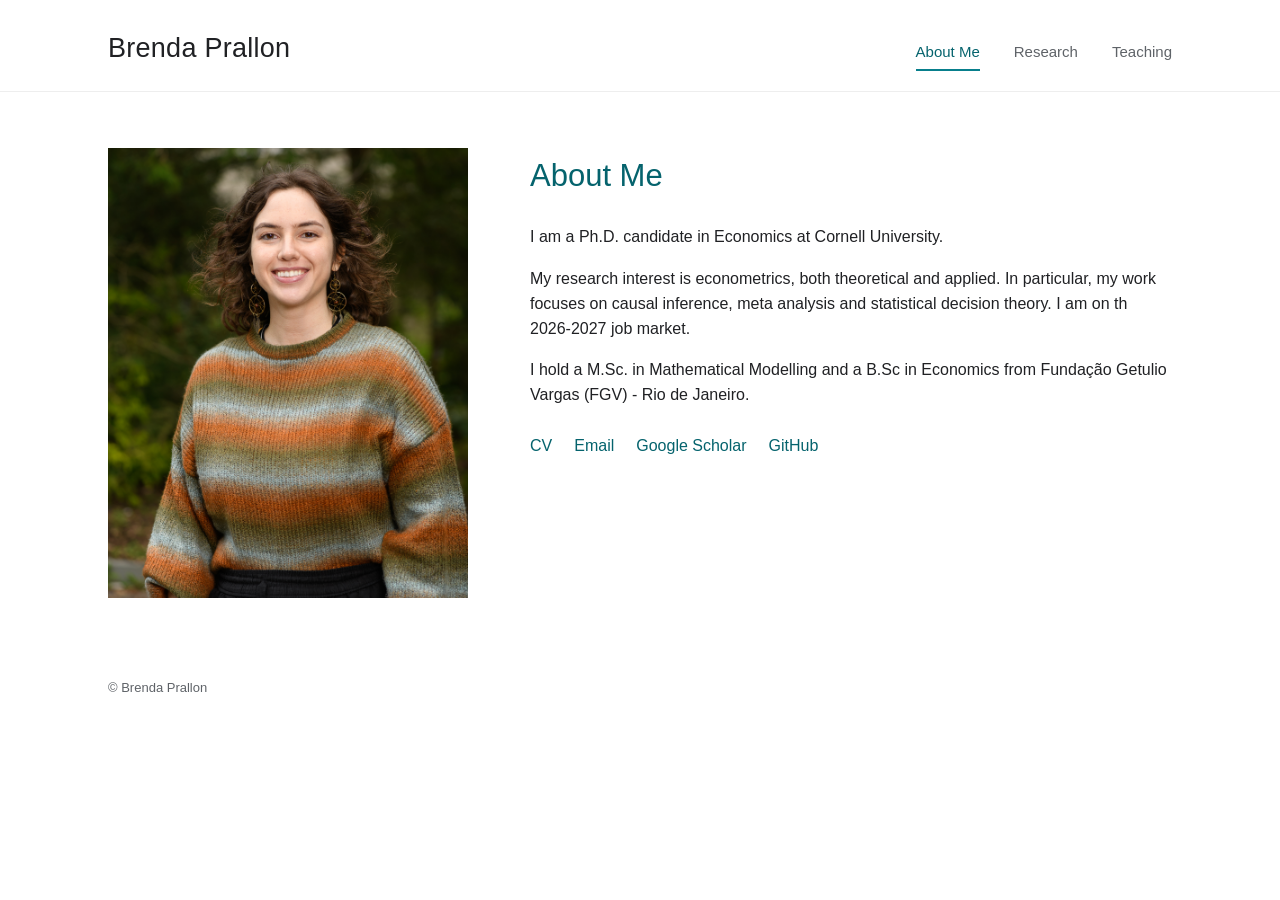
==== index.html @ ff00611c "Update index.html" ====
<!doctype html>
<html lang="en">
<head>
  <meta charset="utf-8">
  <meta name="viewport" content="width=device-width, initial-scale=1">
  <title>Brenda Prallon</title>
  <link rel="stylesheet" href="style.css">
</head>
<body>
<header class="site-header"><div class="header-inner">
  <a class="site-name" href="index.html">Brenda Prallon</a>
  <nav class="nav" aria-label="Primary">
    <a class="active" href="index.html">About Me</a><a href="research.html">Research</a><a href="teaching.html">Teaching</a>
  </nav>
</div></header>
<main>
  <section class="hero">
    <img class="profile-photo" src="profilepic2026.jpg" alt="Brenda Prallon" onerror="this.style.visibility='hidden'">
    <div class="hero-copy">
      <h1>About Me</h1>
      <p>I am a Ph.D. candidate in Economics at Cornell University.</p>
      <p>My research interest is econometrics, both theoretical and applied. In particular, my work focuses on causal inference, meta analysis and statistical decision theory.  I am on th 2026-2027 job market.</p>
      <p>I hold a M.Sc. in Mathematical Modelling and a B.Sc in Economics from Fundação Getulio Vargas (FGV) - Rio de Janeiro. </p>
      <div class="links">
        <a href="cv_prallon_2026.pdf">CV</a>
        <a href="mailto:bq45@cornell.edu">Email</a>
        <a href="#">Google Scholar</a>
        <a href="#">GitHub</a>
      </div>
    </div>
  </section>
</main>
<footer class="footer">© Brenda Prallon</footer>
</body></html>
---- style.css ----
:root {
  --teal: #087f8c;
  --teal-dark: #05636d;
  --ink: #202124;
  --muted: #5f6368;
  --line: #d8e6e8;
  --bg: #ffffff;
  --max: 1120px;
}
* { box-sizing: border-box; }
html { scroll-behavior: smooth; }
body { margin: 0; font-family: Arial, Helvetica, sans-serif; color: var(--ink); background: var(--bg); line-height: 1.55; }
a { color: var(--teal-dark); text-decoration: none; }
a:hover { text-decoration: underline; }
.site-header { border-bottom: 1px solid #eee; }
.header-inner { max-width: var(--max); margin: 0 auto; padding: 28px 28px 20px; display: flex; align-items: baseline; justify-content: space-between; gap: 28px; }
.site-name { font-size: 27px; font-weight: 500; letter-spacing: .01em; color: var(--ink); white-space: nowrap; }
.site-name:hover { text-decoration: none; }
.nav { display: flex; gap: 34px; font-size: 15px; }
.nav a { color: var(--muted); padding-bottom: 6px; border-bottom: 2px solid transparent; }
.nav a:hover { color: var(--teal); text-decoration: none; }
.nav a.active { color: var(--teal-dark); border-bottom-color: var(--teal); }
main { max-width: var(--max); margin: 0 auto; padding: 56px 28px 80px; }
.hero { display: grid; grid-template-columns: minmax(240px, 360px) 1fr; gap: 62px; align-items: start; }
.profile-photo { width: 100%; aspect-ratio: 4/5; object-fit: cover; background: #eef4f5; }
.hero-copy { padding-top: 4px; max-width: 650px; }
h1 { margin: 0 0 25px; font-size: 31px; font-weight: 500; color: var(--teal-dark); }
h2 { margin: 48px 0 22px; font-size: 24px; font-weight: 500; color: var(--teal-dark); }
h3 { margin: 0 0 5px; font-size: 17px; font-weight: 600; }
p { margin: 0 0 17px; }
.links { margin-top: 26px; display: flex; flex-wrap: wrap; gap: 10px 22px; }
.links a { font-weight: 500; }
.section-intro { max-width: 760px; margin-bottom: 42px; color: var(--muted); }
.paper, .course { max-width: 850px; margin-bottom: 34px; }
.paper-title { font-size: 17px; font-weight: 600; }
.meta { color: var(--muted); margin: 4px 0 8px; }
.paper-links { margin: 7px 0 10px; }
.paper-links a + a::before { content: " · "; color: var(--muted); }
details { margin-top: 8px; }
summary { color: var(--teal-dark); cursor: pointer; font-weight: 500; }
details p { margin-top: 10px; max-width: 820px; }
.divider { height: 1px; background: var(--line); margin: 38px 0; max-width: 850px; }
.footer { max-width: var(--max); margin: 0 auto; padding: 0 28px 40px; color: var(--muted); font-size: 13px; }
@media (max-width: 720px) {
  .header-inner { align-items: flex-start; flex-direction: column; padding-top: 22px; }
  .nav { gap: 22px; flex-wrap: wrap; }
  main { padding-top: 36px; }
  .hero { grid-template-columns: 1fr; gap: 32px; }
  .profile-photo { max-width: 360px; }
}
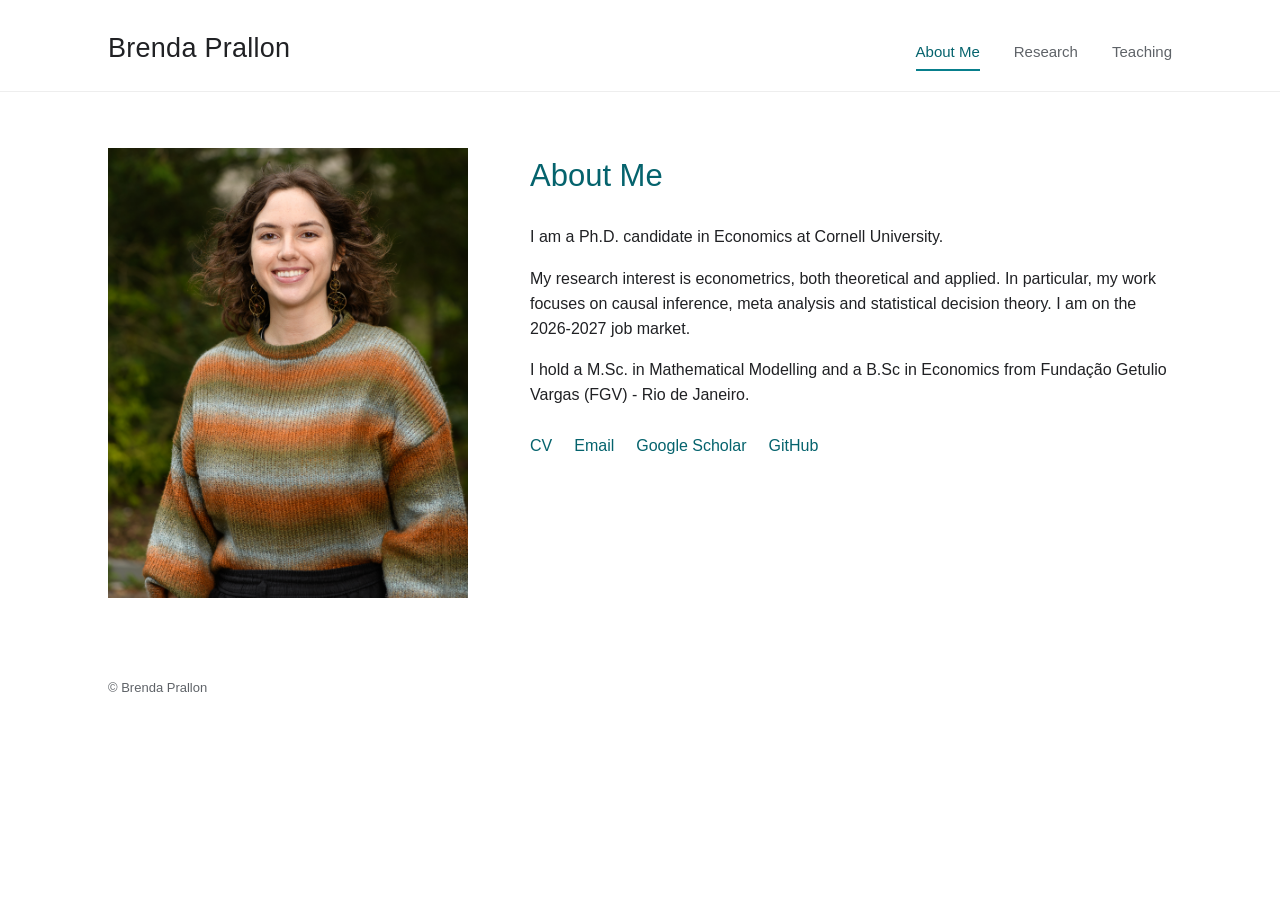
==== commit 38054f5c: "Update index.html" ====
--- a/index.html
+++ b/index.html
@@ -19,7 +19,7 @@
     <div class="hero-copy">
       <h1>About Me</h1>
       <p>I am a Ph.D. candidate in Economics at Cornell University.</p>
-      <p>My research interest is econometrics, both theoretical and applied. In particular, my work focuses on causal inference, meta analysis and statistical decision theory.  I am on th 2026-2027 job market.</p>
+      <p>My research interest is econometrics, both theoretical and applied. In particular, my work focuses on causal inference, meta analysis and statistical decision theory.  I am on the 2026-2027 job market.</p>
       <p>I hold a M.Sc. in Mathematical Modelling and a B.Sc in Economics from Fundação Getulio Vargas (FGV) - Rio de Janeiro. </p>
       <div class="links">
         <a href="cv_prallon_2026.pdf">CV</a>
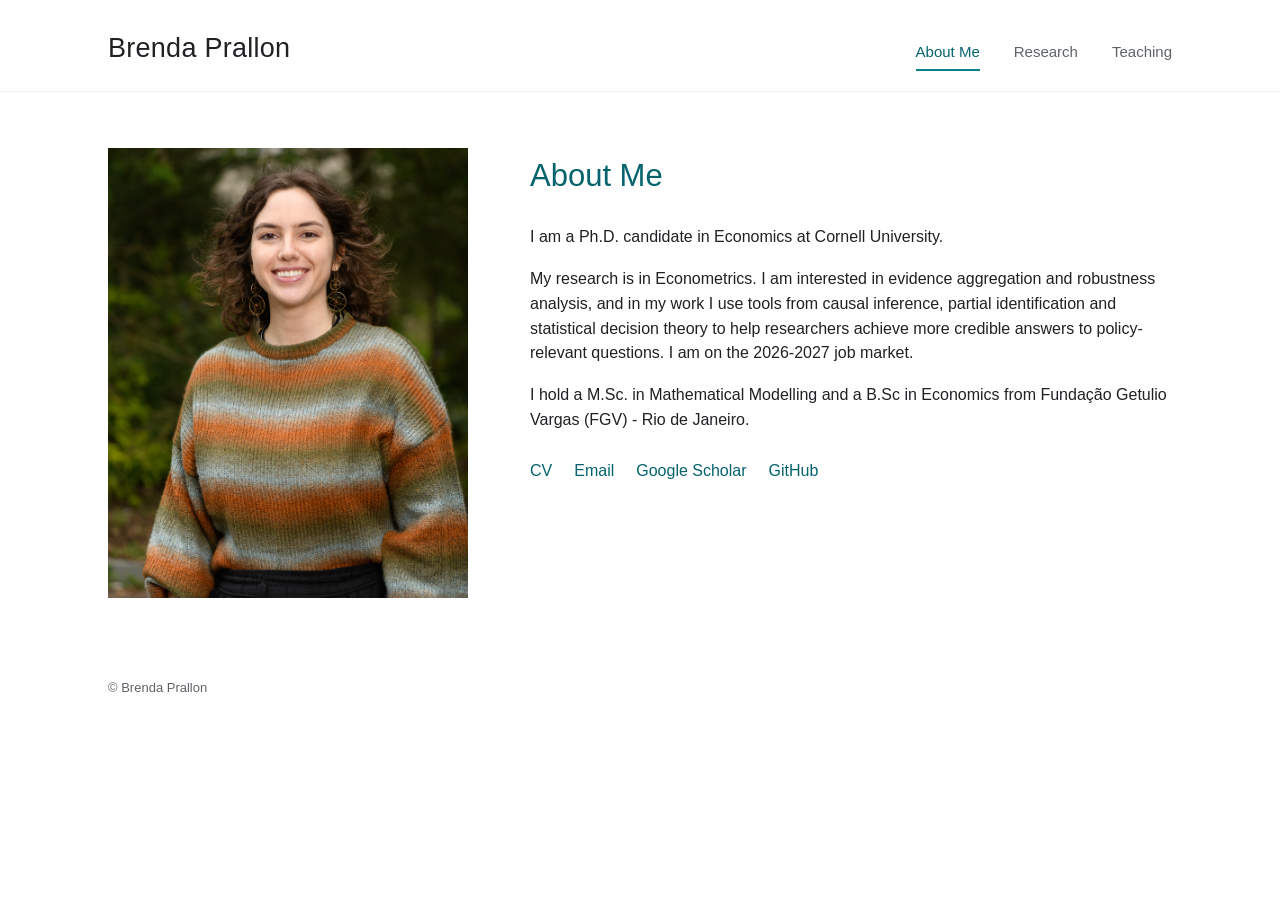
==== commit a5c540bd: "Update index.html" ====
--- a/index.html
+++ b/index.html
@@ -19,7 +19,7 @@
     <div class="hero-copy">
       <h1>About Me</h1>
       <p>I am a Ph.D. candidate in Economics at Cornell University.</p>
-      <p>My research interest is econometrics, both theoretical and applied. In particular, my work focuses on causal inference, meta analysis and statistical decision theory.  I am on the 2026-2027 job market.</p>
+      <p> My research is in Econometrics. I am interested in evidence aggregation and robustness analysis, and in my work I use tools from causal inference, partial identification and statistical decision theory to help researchers achieve more credible answers to policy-relevant questions.  I am on the 2026-2027 job market.</p>
       <p>I hold a M.Sc. in Mathematical Modelling and a B.Sc in Economics from Fundação Getulio Vargas (FGV) - Rio de Janeiro. </p>
       <div class="links">
         <a href="cv_prallon_2026.pdf">CV</a>
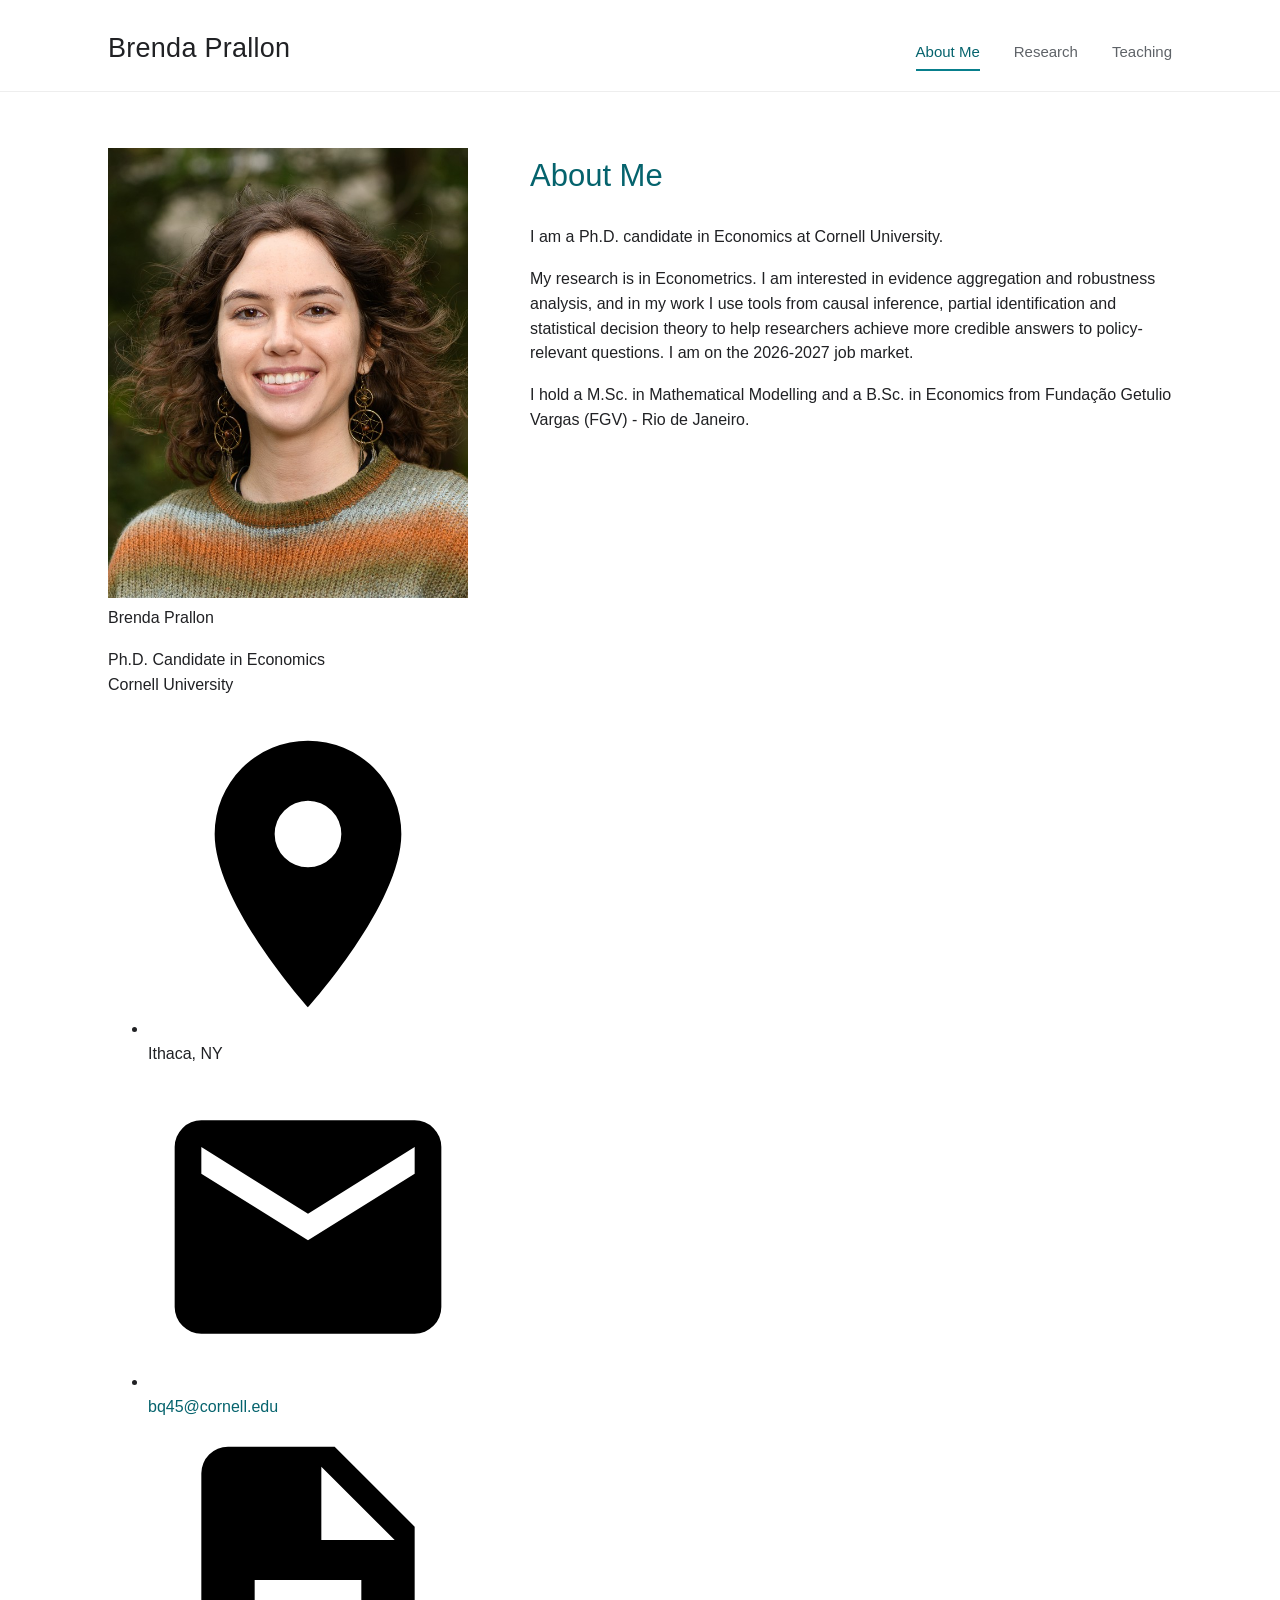
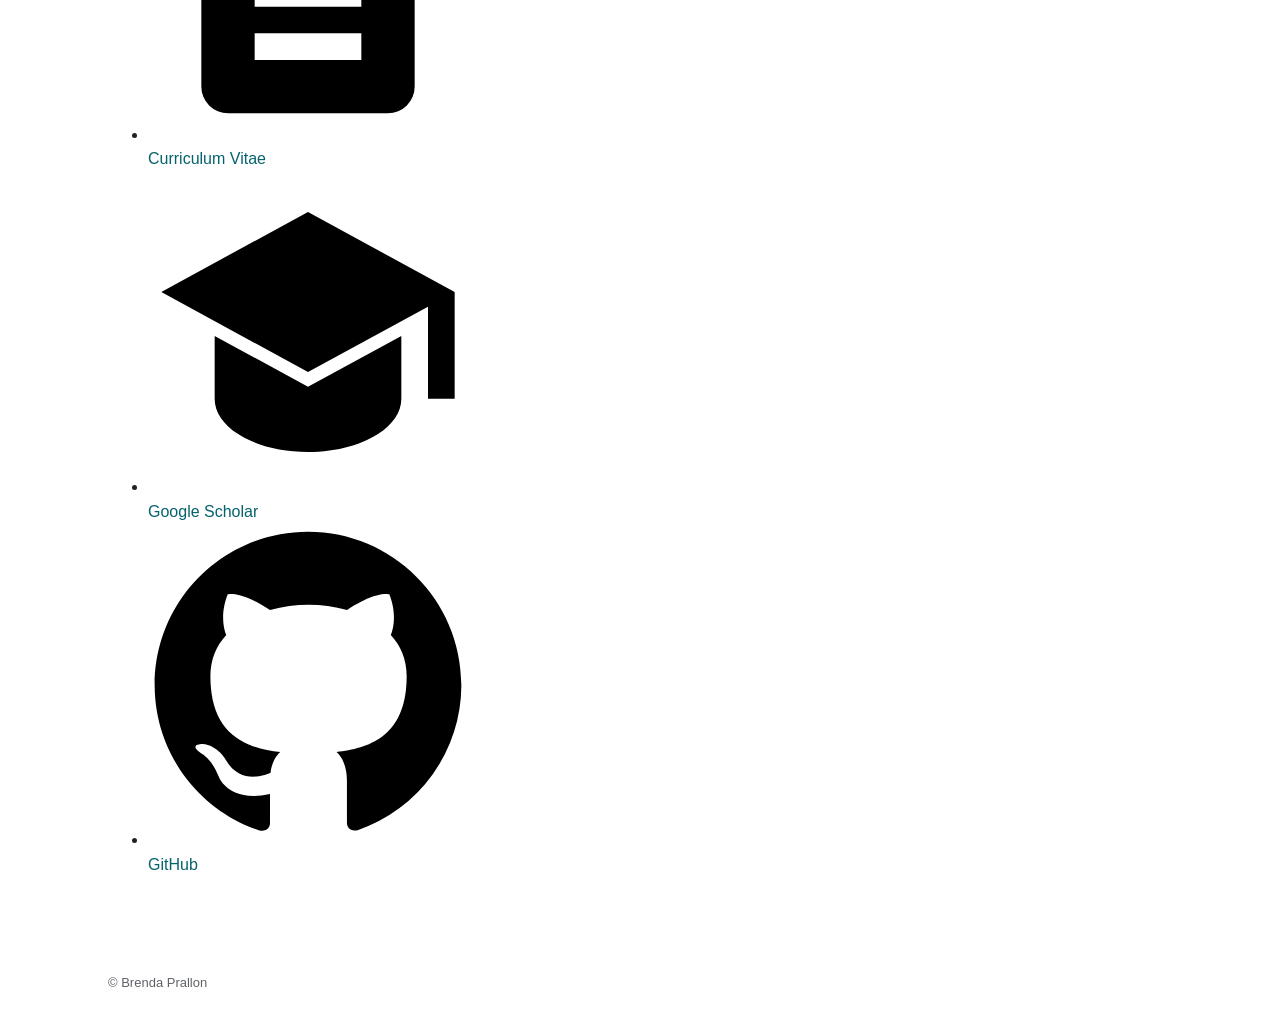
==== commit 940cd3e4: "Tighter square crop of profile photo Co-Authored-By: Claude Fable 5.1 <noreply@anthropic.com> Claude" ====
--- a/index.html
+++ b/index.html
@@ -15,18 +15,38 @@
 </div></header>
 <main>
   <section class="hero">
-    <img class="profile-photo" src="profilepic2026.jpg" alt="Brenda Prallon" onerror="this.style.visibility='hidden'">
+    <aside class="sidebar">
+      <img class="profile-photo" src="profilepic2026_square.jpg" alt="Brenda Prallon" onerror="this.style.visibility='hidden'">
+      <p class="sidebar-name">Brenda Prallon</p>
+      <p class="sidebar-role">Ph.D. Candidate in Economics<br>Cornell University</p>
+      <ul class="contact">
+        <li>
+          <svg viewBox="0 0 24 24" aria-hidden="true"><path d="M12 2a7 7 0 0 0-7 7c0 5.25 7 13 7 13s7-7.75 7-13a7 7 0 0 0-7-7zm0 9.5a2.5 2.5 0 1 1 0-5 2.5 2.5 0 0 1 0 5z"/></svg>
+          <span class="label">Ithaca, NY</span>
+        </li>
+        <li>
+          <svg viewBox="0 0 24 24" aria-hidden="true"><path d="M20 4H4a2 2 0 0 0-2 2v12a2 2 0 0 0 2 2h16a2 2 0 0 0 2-2V6a2 2 0 0 0-2-2zm0 4-8 5-8-5V6l8 5 8-5z"/></svg>
+          <a href="mailto:bq45@cornell.edu">bq45@cornell.edu</a>
+        </li>
+        <li>
+          <svg viewBox="0 0 24 24" aria-hidden="true"><path d="M14 2H6a2 2 0 0 0-2 2v16a2 2 0 0 0 2 2h12a2 2 0 0 0 2-2V8l-6-6zm-1 7V3.5L18.5 9H13zM8 12h8v2H8zm0 4h8v2H8z"/></svg>
+          <a href="cv_prallon_2026.pdf">Curriculum Vitae</a>
+        </li>
+        <li>
+          <svg viewBox="0 0 24 24" aria-hidden="true"><path d="M12 3 1 9l11 6 9-4.9V17h2V9L12 3zm-7 9.3V17c0 2.2 3.1 4 7 4s7-1.8 7-4v-4.7l-7 3.8-7-3.8z"/></svg>
+          <a href="https://scholar.google.com/citations?user=vYFZcgwAAAAJ" target="_blank" rel="noopener">Google Scholar</a>
+        </li>
+        <li>
+          <svg viewBox="0 0 24 24" aria-hidden="true"><path d="M12 .5C5.65.5.5 5.65.5 12c0 5.08 3.29 9.39 7.86 10.91.58.1.79-.25.79-.56v-2.17c-3.2.7-3.87-1.37-3.87-1.37-.52-1.33-1.28-1.68-1.28-1.68-1.04-.71.08-.7.08-.7 1.15.08 1.76 1.19 1.76 1.19 1.03 1.76 2.69 1.25 3.35.96.1-.75.4-1.26.73-1.55-2.55-.29-5.24-1.28-5.24-5.69 0-1.26.45-2.29 1.19-3.09-.12-.29-.52-1.46.11-3.05 0 0 .97-.31 3.17 1.18a11 11 0 0 1 5.78 0c2.2-1.49 3.17-1.18 3.17-1.18.63 1.59.23 2.76.11 3.05.74.8 1.19 1.83 1.19 3.09 0 4.42-2.7 5.4-5.26 5.68.41.36.78 1.06.78 2.14v3.17c0 .31.21.67.8.56A11.5 11.5 0 0 0 23.5 12C23.5 5.65 18.35.5 12 .5z"/></svg>
+          <a href="https://github.com/brendaprallon" target="_blank" rel="noopener">GitHub</a>
+        </li>
+      </ul>
+    </aside>
     <div class="hero-copy">
       <h1>About Me</h1>
       <p>I am a Ph.D. candidate in Economics at Cornell University.</p>
-      <p> My research is in Econometrics. I am interested in evidence aggregation and robustness analysis, and in my work I use tools from causal inference, partial identification and statistical decision theory to help researchers achieve more credible answers to policy-relevant questions.  I am on the 2026-2027 job market.</p>
-      <p>I hold a M.Sc. in Mathematical Modelling and a B.Sc in Economics from Fundação Getulio Vargas (FGV) - Rio de Janeiro. </p>
-      <div class="links">
-        <a href="cv_prallon_2026.pdf">CV</a>
-        <a href="mailto:bq45@cornell.edu">Email</a>
-        <a href="#">Google Scholar</a>
-        <a href="#">GitHub</a>
-      </div>
+      <p>My research is in Econometrics. I am interested in evidence aggregation and robustness analysis, and in my work I use tools from causal inference, partial identification and statistical decision theory to help researchers achieve more credible answers to policy-relevant questions. I am on the 2026-2027 job market.</p>
+      <p>I hold a M.Sc. in Mathematical Modelling and a B.Sc. in Economics from Fundação Getulio Vargas (FGV) - Rio de Janeiro.</p>
     </div>
   </section>
 </main>
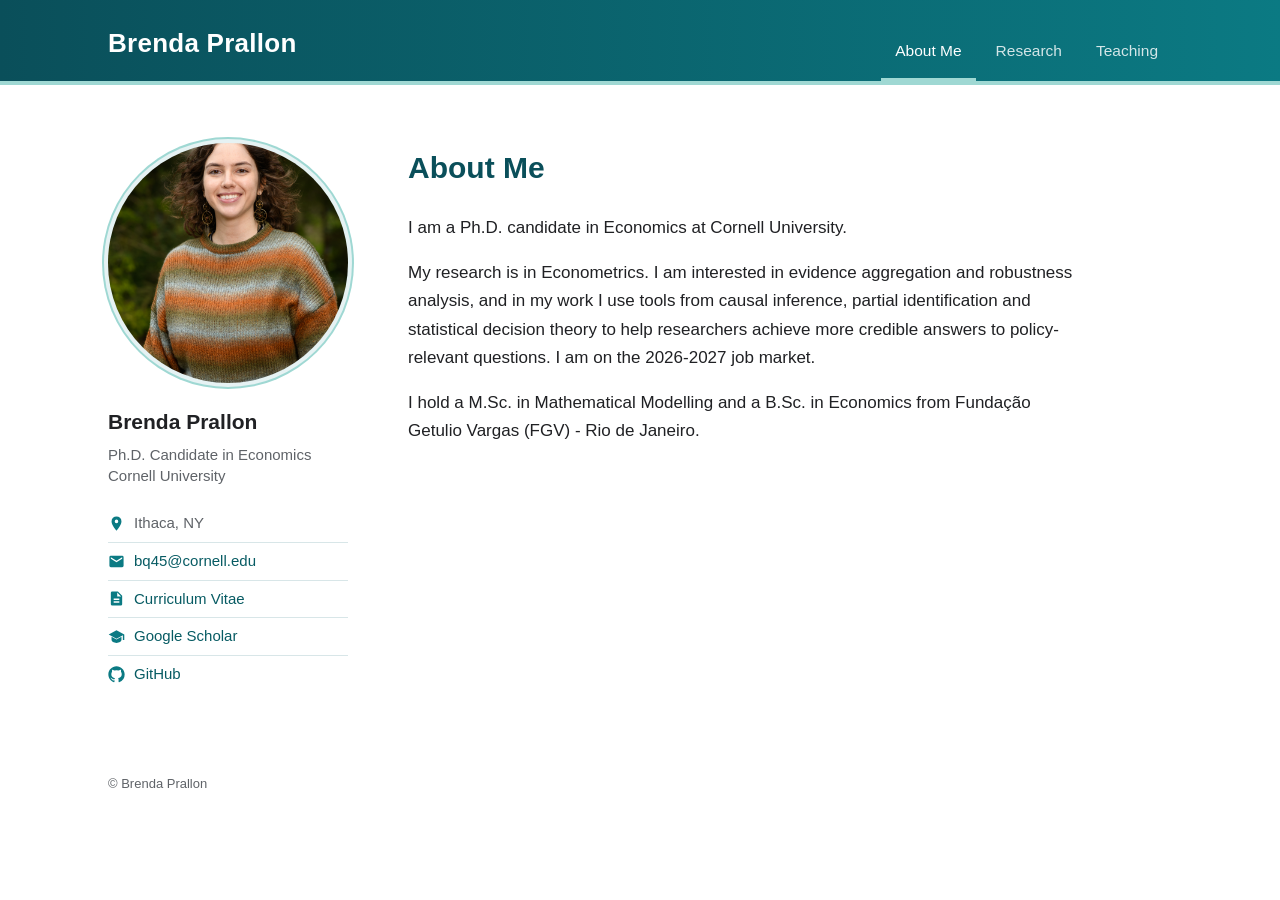
==== commit 0e1c366b: "Redesign: sidebar layout, teal header, contact links, larger text Co-Authored-By: Claude Fable 5.1 <" ====
--- a/index.html
+++ b/index.html
@@ -16,7 +16,7 @@
 <main>
   <section class="hero">
     <aside class="sidebar">
-      <img class="profile-photo" src="profilepic2026_square.jpg" alt="Brenda Prallon" onerror="this.style.visibility='hidden'">
+      <img class="profile-photo" src="profilepic2026.jpg" alt="Brenda Prallon" onerror="this.style.visibility='hidden'">
       <p class="sidebar-name">Brenda Prallon</p>
       <p class="sidebar-role">Ph.D. Candidate in Economics<br>Cornell University</p>
       <ul class="contact">
--- a/style.css
+++ b/style.css
@@ -1,6 +1,9 @@
 :root {
-  --teal: #087f8c;
-  --teal-dark: #05636d;
+  --teal: #0b7a83;
+  --teal-dark: #075b63;
+  --teal-deep: #0a4f5a;
+  --teal-mist: #e6f2f3;
+  --seafoam: #9fd8d3;
   --ink: #202124;
   --muted: #5f6368;
   --line: #d8e6e8;
@@ -9,42 +12,61 @@
 }
 * { box-sizing: border-box; }
 html { scroll-behavior: smooth; }
-body { margin: 0; font-family: Arial, Helvetica, sans-serif; color: var(--ink); background: var(--bg); line-height: 1.55; }
+body { margin: 0; font-family: -apple-system, BlinkMacSystemFont, "Segoe UI", Roboto, "Helvetica Neue", Arial, sans-serif; font-size: 17px; color: var(--ink); background: var(--bg); line-height: 1.65; }
 a { color: var(--teal-dark); text-decoration: none; }
 a:hover { text-decoration: underline; }
-.site-header { border-bottom: 1px solid #eee; }
-.header-inner { max-width: var(--max); margin: 0 auto; padding: 28px 28px 20px; display: flex; align-items: baseline; justify-content: space-between; gap: 28px; }
-.site-name { font-size: 27px; font-weight: 500; letter-spacing: .01em; color: var(--ink); white-space: nowrap; }
-.site-name:hover { text-decoration: none; }
-.nav { display: flex; gap: 34px; font-size: 15px; }
-.nav a { color: var(--muted); padding-bottom: 6px; border-bottom: 2px solid transparent; }
-.nav a:hover { color: var(--teal); text-decoration: none; }
-.nav a.active { color: var(--teal-dark); border-bottom-color: var(--teal); }
-main { max-width: var(--max); margin: 0 auto; padding: 56px 28px 80px; }
-.hero { display: grid; grid-template-columns: minmax(240px, 360px) 1fr; gap: 62px; align-items: start; }
-.profile-photo { width: 100%; aspect-ratio: 4/5; object-fit: cover; background: #eef4f5; }
-.hero-copy { padding-top: 4px; max-width: 650px; }
-h1 { margin: 0 0 25px; font-size: 31px; font-weight: 500; color: var(--teal-dark); }
-h2 { margin: 48px 0 22px; font-size: 24px; font-weight: 500; color: var(--teal-dark); }
-h3 { margin: 0 0 5px; font-size: 17px; font-weight: 600; }
+
+/* Header: ocean band */
+.site-header { background: linear-gradient(90deg, var(--teal-deep), var(--teal)); border-bottom: 4px solid var(--seafoam); }
+.header-inner { max-width: var(--max); margin: 0 auto; padding: 22px 28px 0; display: flex; align-items: flex-end; justify-content: space-between; gap: 28px; }
+.site-name { font-size: 26px; font-weight: 600; letter-spacing: .01em; color: #fff; white-space: nowrap; padding-bottom: 16px; }
+.site-name:hover { text-decoration: none; color: var(--seafoam); }
+.nav { display: flex; gap: 6px; font-size: 15.5px; }
+.nav a { color: rgba(255,255,255,.82); padding: 8px 14px 14px; border-bottom: 3px solid transparent; font-weight: 500; }
+.nav a:hover { color: #fff; text-decoration: none; background: rgba(255,255,255,.08); }
+.nav a.active { color: #fff; border-bottom-color: var(--seafoam); }
+
+main { max-width: var(--max); margin: 0 auto; padding: 52px 28px 80px; }
+
+/* Home: sidebar + bio */
+.hero { display: grid; grid-template-columns: 240px 1fr; gap: 60px; align-items: start; }
+.sidebar { position: sticky; top: 24px; }
+.profile-photo { width: 240px; aspect-ratio: 1; object-fit: cover; border-radius: 50%; background: var(--teal-mist); box-shadow: 0 0 0 4px var(--teal-mist), 0 0 0 6px var(--seafoam); margin: 6px 0 22px; display: block; }
+.sidebar-name { font-size: 21px; font-weight: 600; margin: 0 0 4px; }
+.sidebar-role { color: var(--muted); font-size: 15px; margin: 0 0 18px; line-height: 1.45; }
+.contact { list-style: none; padding: 0; margin: 0; font-size: 15px; }
+.contact li { display: flex; align-items: center; gap: 9px; padding: 6px 0; border-top: 1px solid var(--line); }
+.contact li:first-child { border-top: 0; }
+.contact svg { width: 17px; height: 17px; flex: none; fill: var(--teal); }
+.contact a { color: var(--teal-dark); font-weight: 500; }
+.contact span.label { color: var(--muted); }
+
+.hero-copy { max-width: 680px; padding-top: 6px; }
+h1 { margin: 0 0 22px; font-size: 30px; font-weight: 600; color: var(--teal-deep); }
+h2 { margin: 44px 0 20px; font-size: 23px; font-weight: 600; color: var(--teal-deep); padding-bottom: 8px; border-bottom: 2px solid var(--teal-mist); max-width: 850px; }
+h3 { margin: 0 0 5px; font-size: 18px; font-weight: 600; }
 p { margin: 0 0 17px; }
-.links { margin-top: 26px; display: flex; flex-wrap: wrap; gap: 10px 22px; }
-.links a { font-weight: 500; }
+
 .section-intro { max-width: 760px; margin-bottom: 42px; color: var(--muted); }
 .paper, .course { max-width: 850px; margin-bottom: 34px; }
-.paper-title { font-size: 17px; font-weight: 600; }
-.meta { color: var(--muted); margin: 4px 0 8px; }
+.paper-title { font-size: 18px; font-weight: 600; }
+.meta { color: var(--muted); margin: 4px 0 8px; font-size: 16px; }
 .paper-links { margin: 7px 0 10px; }
+.paper-links a { font-weight: 500; }
 .paper-links a + a::before { content: " · "; color: var(--muted); }
 details { margin-top: 8px; }
 summary { color: var(--teal-dark); cursor: pointer; font-weight: 500; }
 details p { margin-top: 10px; max-width: 820px; }
 .divider { height: 1px; background: var(--line); margin: 38px 0; max-width: 850px; }
 .footer { max-width: var(--max); margin: 0 auto; padding: 0 28px 40px; color: var(--muted); font-size: 13px; }
+
 @media (max-width: 720px) {
-  .header-inner { align-items: flex-start; flex-direction: column; padding-top: 22px; }
-  .nav { gap: 22px; flex-wrap: wrap; }
+  .header-inner { align-items: flex-start; flex-direction: column; gap: 4px; }
+  .site-name { padding-bottom: 6px; }
+  .nav { gap: 2px; flex-wrap: wrap; }
+  .nav a { padding: 6px 10px 12px; }
   main { padding-top: 36px; }
   .hero { grid-template-columns: 1fr; gap: 32px; }
-  .profile-photo { max-width: 360px; }
+  .sidebar { position: static; }
+  .profile-photo { width: 200px; }
 }
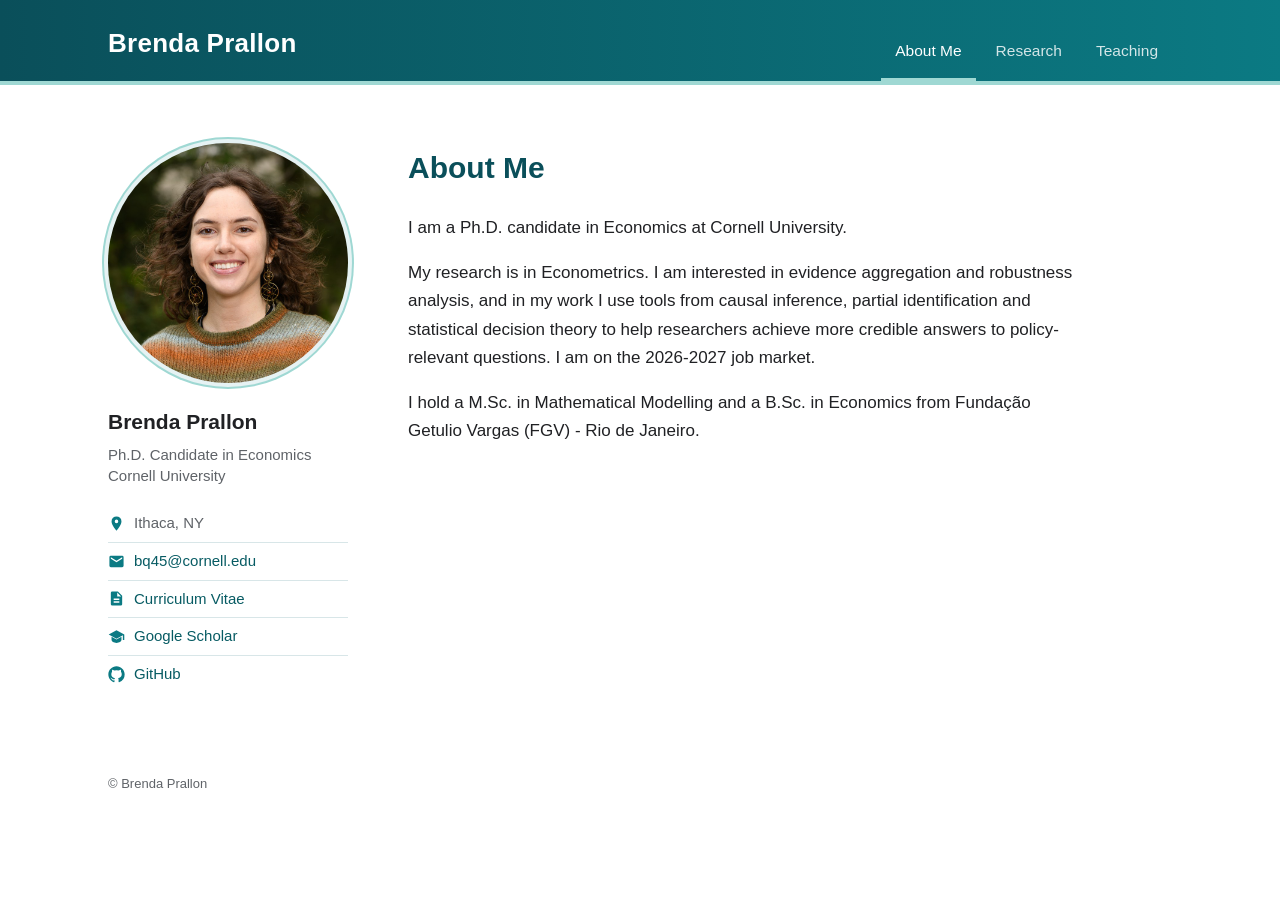
==== commit 502e19fd: "Add SEO metadata: titles, descriptions, Person schema, sitemap, robots Co-Authored-By: Claude Fable " ====
--- a/index.html
+++ b/index.html
@@ -3,7 +3,11 @@
 <head>
   <meta charset="utf-8">
   <meta name="viewport" content="width=device-width, initial-scale=1">
-  <title>Brenda Prallon</title>
+  <title>Brenda Prallon — Economics Ph.D. Candidate, Cornell University</title>
+  <meta name="description" content="Brenda Prallon is a Ph.D. candidate in Economics at Cornell University working on econometrics, robustness analysis and evidence aggregation. On the 2026-2027 job market."><link rel="canonical" href="https://brendaprallon.github.io/"><meta property="og:title" content="Brenda Prallon — Economics Ph.D. Candidate, Cornell University"><meta property="og:description" content="Brenda Prallon is a Ph.D. candidate in Economics at Cornell University working on econometrics, robustness analysis and evidence aggregation. On the 2026-2027 job market."><meta property="og:url" content="https://brendaprallon.github.io/"><meta property="og:type" content="website"><meta property="og:image" content="https://brendaprallon.github.io/profilepic2026_square.jpg">
+<script type="application/ld+json">
+{"@context":"https://schema.org","@type":"Person","name":"Brenda Prallon","url":"https://brendaprallon.github.io/","image":"https://brendaprallon.github.io/profilepic2026_square.jpg","jobTitle":"Ph.D. Candidate in Economics","email":"mailto:bq45@cornell.edu","affiliation":{"@type":"CollegeOrUniversity","name":"Cornell University"},"alumniOf":{"@type":"CollegeOrUniversity","name":"Fundação Getulio Vargas"},"knowsAbout":["Econometrics","Robustness analysis","Causal inference","Partial identification","Statistical decision theory"],"sameAs":["https://scholar.google.com/citations?user=vYFZcgwAAAAJ","https://github.com/brendaprallon"]}
+</script>
   <link rel="stylesheet" href="style.css">
 </head>
 <body>
@@ -16,7 +20,7 @@
 <main>
   <section class="hero">
     <aside class="sidebar">
-      <img class="profile-photo" src="profilepic2026.jpg" alt="Brenda Prallon" onerror="this.style.visibility='hidden'">
+      <img class="profile-photo" src="profilepic2026_square.jpg" alt="Brenda Prallon" onerror="this.style.visibility='hidden'">
       <p class="sidebar-name">Brenda Prallon</p>
       <p class="sidebar-role">Ph.D. Candidate in Economics<br>Cornell University</p>
       <ul class="contact">
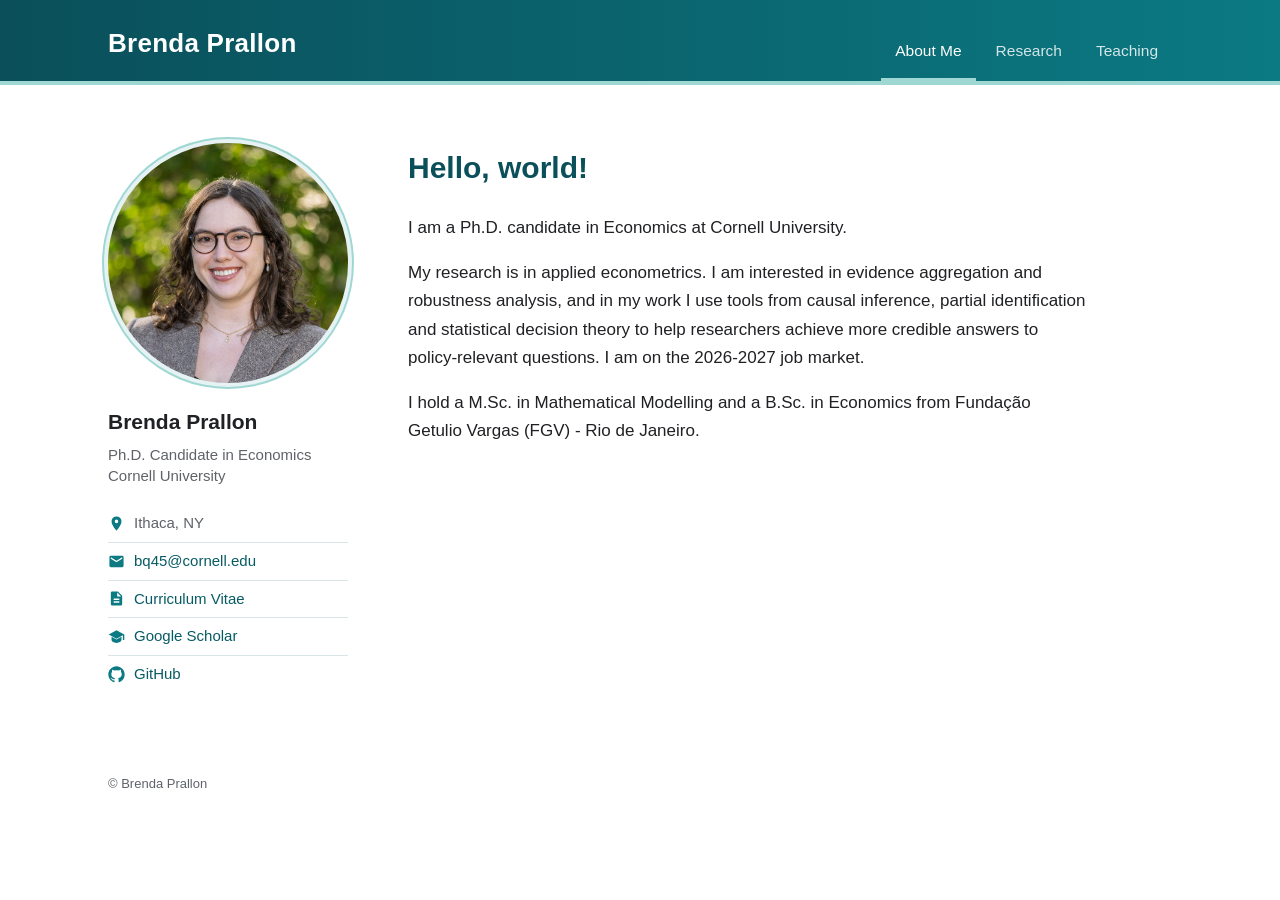
==== commit 77704491: "Home: Hello, world! heading; applied econometrics Co-Authored-By: Claude Fable 5.1 <noreply@anthropi" ====
--- a/index.html
+++ b/index.html
@@ -4,7 +4,7 @@
   <meta charset="utf-8">
   <meta name="viewport" content="width=device-width, initial-scale=1">
   <title>Brenda Prallon — Economics Ph.D. Candidate, Cornell University</title>
-  <meta name="description" content="Brenda Prallon is a Ph.D. candidate in Economics at Cornell University working on econometrics, robustness analysis and evidence aggregation. On the 2026-2027 job market."><link rel="canonical" href="https://brendaprallon.github.io/"><meta property="og:title" content="Brenda Prallon — Economics Ph.D. Candidate, Cornell University"><meta property="og:description" content="Brenda Prallon is a Ph.D. candidate in Economics at Cornell University working on econometrics, robustness analysis and evidence aggregation. On the 2026-2027 job market."><meta property="og:url" content="https://brendaprallon.github.io/"><meta property="og:type" content="website"><meta property="og:image" content="https://brendaprallon.github.io/profilepic2026_square.jpg">
+  <meta name="description" content="Brenda Prallon is a Ph.D. candidate in Economics at Cornell University working on applied econometrics, robustness analysis and evidence aggregation. On the 2026-2027 job market."><link rel="canonical" href="https://brendaprallon.github.io/"><meta property="og:title" content="Brenda Prallon — Economics Ph.D. Candidate, Cornell University"><meta property="og:description" content="Brenda Prallon is a Ph.D. candidate in Economics at Cornell University working on applied econometrics, robustness analysis and evidence aggregation. On the 2026-2027 job market."><meta property="og:url" content="https://brendaprallon.github.io/"><meta property="og:type" content="website"><meta property="og:image" content="https://brendaprallon.github.io/profilepic2026_square.jpg">
 <script type="application/ld+json">
 {"@context":"https://schema.org","@type":"Person","name":"Brenda Prallon","url":"https://brendaprallon.github.io/","image":"https://brendaprallon.github.io/profilepic2026_square.jpg","jobTitle":"Ph.D. Candidate in Economics","email":"mailto:bq45@cornell.edu","affiliation":{"@type":"CollegeOrUniversity","name":"Cornell University"},"alumniOf":{"@type":"CollegeOrUniversity","name":"Fundação Getulio Vargas"},"knowsAbout":["Econometrics","Robustness analysis","Causal inference","Partial identification","Statistical decision theory"],"sameAs":["https://scholar.google.com/citations?user=vYFZcgwAAAAJ","https://github.com/brendaprallon"]}
 </script>
@@ -47,9 +47,9 @@
       </ul>
     </aside>
     <div class="hero-copy">
-      <h1>About Me</h1>
+      <h1>Hello, world!</h1>
       <p>I am a Ph.D. candidate in Economics at Cornell University.</p>
-      <p>My research is in Econometrics. I am interested in evidence aggregation and robustness analysis, and in my work I use tools from causal inference, partial identification and statistical decision theory to help researchers achieve more credible answers to policy-relevant questions. I am on the 2026-2027 job market.</p>
+      <p>My research is in applied econometrics. I am interested in evidence aggregation and robustness analysis, and in my work I use tools from causal inference, partial identification and statistical decision theory to help researchers achieve more credible answers to policy-relevant questions. I am on the 2026-2027 job market.</p>
       <p>I hold a M.Sc. in Mathematical Modelling and a B.Sc. in Economics from Fundação Getulio Vargas (FGV) - Rio de Janeiro.</p>
     </div>
   </section>
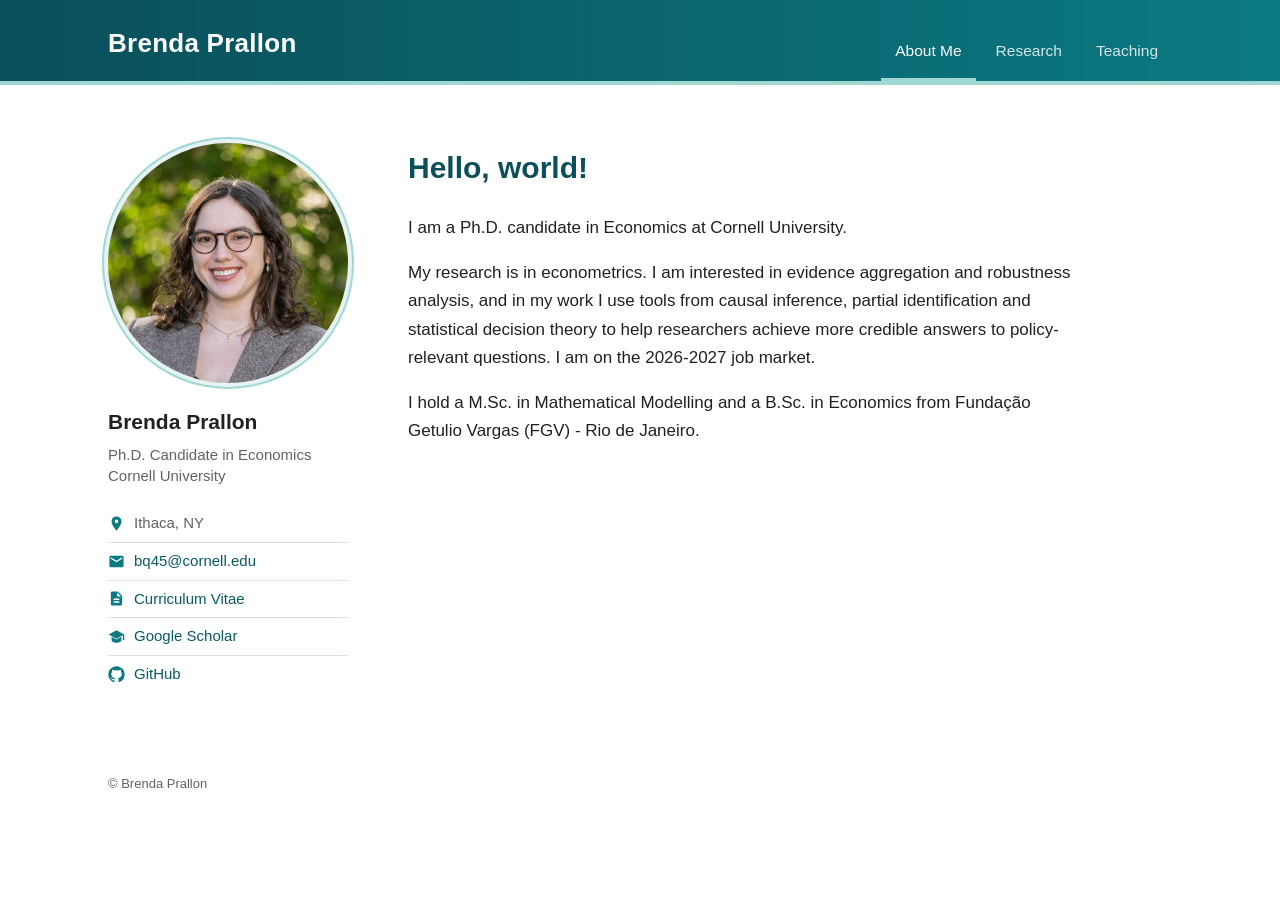
==== commit d3e130f1: "Research is in econometrics Co-Authored-By: Claude Fable 5.1 <noreply@anthropic.com> Claude-Session:" ====
--- a/index.html
+++ b/index.html
@@ -4,7 +4,7 @@
   <meta charset="utf-8">
   <meta name="viewport" content="width=device-width, initial-scale=1">
   <title>Brenda Prallon — Economics Ph.D. Candidate, Cornell University</title>
-  <meta name="description" content="Brenda Prallon is a Ph.D. candidate in Economics at Cornell University working on applied econometrics, robustness analysis and evidence aggregation. On the 2026-2027 job market."><link rel="canonical" href="https://brendaprallon.github.io/"><meta property="og:title" content="Brenda Prallon — Economics Ph.D. Candidate, Cornell University"><meta property="og:description" content="Brenda Prallon is a Ph.D. candidate in Economics at Cornell University working on applied econometrics, robustness analysis and evidence aggregation. On the 2026-2027 job market."><meta property="og:url" content="https://brendaprallon.github.io/"><meta property="og:type" content="website"><meta property="og:image" content="https://brendaprallon.github.io/profilepic2026_square.jpg">
+  <meta name="description" content="Brenda Prallon is a Ph.D. candidate in Economics at Cornell University working on econometrics, robustness analysis and evidence aggregation. On the 2026-2027 job market."><link rel="canonical" href="https://brendaprallon.github.io/"><meta property="og:title" content="Brenda Prallon — Economics Ph.D. Candidate, Cornell University"><meta property="og:description" content="Brenda Prallon is a Ph.D. candidate in Economics at Cornell University working on econometrics, robustness analysis and evidence aggregation. On the 2026-2027 job market."><meta property="og:url" content="https://brendaprallon.github.io/"><meta property="og:type" content="website"><meta property="og:image" content="https://brendaprallon.github.io/profilepic2026_square.jpg">
 <script type="application/ld+json">
 {"@context":"https://schema.org","@type":"Person","name":"Brenda Prallon","url":"https://brendaprallon.github.io/","image":"https://brendaprallon.github.io/profilepic2026_square.jpg","jobTitle":"Ph.D. Candidate in Economics","email":"mailto:bq45@cornell.edu","affiliation":{"@type":"CollegeOrUniversity","name":"Cornell University"},"alumniOf":{"@type":"CollegeOrUniversity","name":"Fundação Getulio Vargas"},"knowsAbout":["Econometrics","Robustness analysis","Causal inference","Partial identification","Statistical decision theory"],"sameAs":["https://scholar.google.com/citations?user=vYFZcgwAAAAJ","https://github.com/brendaprallon"]}
 </script>
@@ -49,7 +49,7 @@
     <div class="hero-copy">
       <h1>Hello, world!</h1>
       <p>I am a Ph.D. candidate in Economics at Cornell University.</p>
-      <p>My research is in applied econometrics. I am interested in evidence aggregation and robustness analysis, and in my work I use tools from causal inference, partial identification and statistical decision theory to help researchers achieve more credible answers to policy-relevant questions. I am on the 2026-2027 job market.</p>
+      <p>My research is in econometrics. I am interested in evidence aggregation and robustness analysis, and in my work I use tools from causal inference, partial identification and statistical decision theory to help researchers achieve more credible answers to policy-relevant questions. I am on the 2026-2027 job market.</p>
       <p>I hold a M.Sc. in Mathematical Modelling and a B.Sc. in Economics from Fundação Getulio Vargas (FGV) - Rio de Janeiro.</p>
     </div>
   </section>
--- a/style.css
+++ b/style.css
@@ -47,6 +47,9 @@
 h3 { margin: 0 0 5px; font-size: 18px; font-weight: 600; }
 p { margin: 0 0 17px; }
 
+.statement-link { display: inline-flex; align-items: center; gap: 8px; margin: -8px 0 28px; padding: 8px 14px; background: var(--teal-mist); border-radius: 6px; font-size: 15.5px; font-weight: 500; }
+.statement-link svg { width: 17px; height: 17px; fill: var(--teal); }
+.statement-link a { color: var(--teal-dark); }
 .section-intro { max-width: 760px; margin-bottom: 42px; color: var(--muted); }
 .paper, .course { max-width: 850px; margin-bottom: 34px; }
 .paper-title { font-size: 18px; font-weight: 600; }
